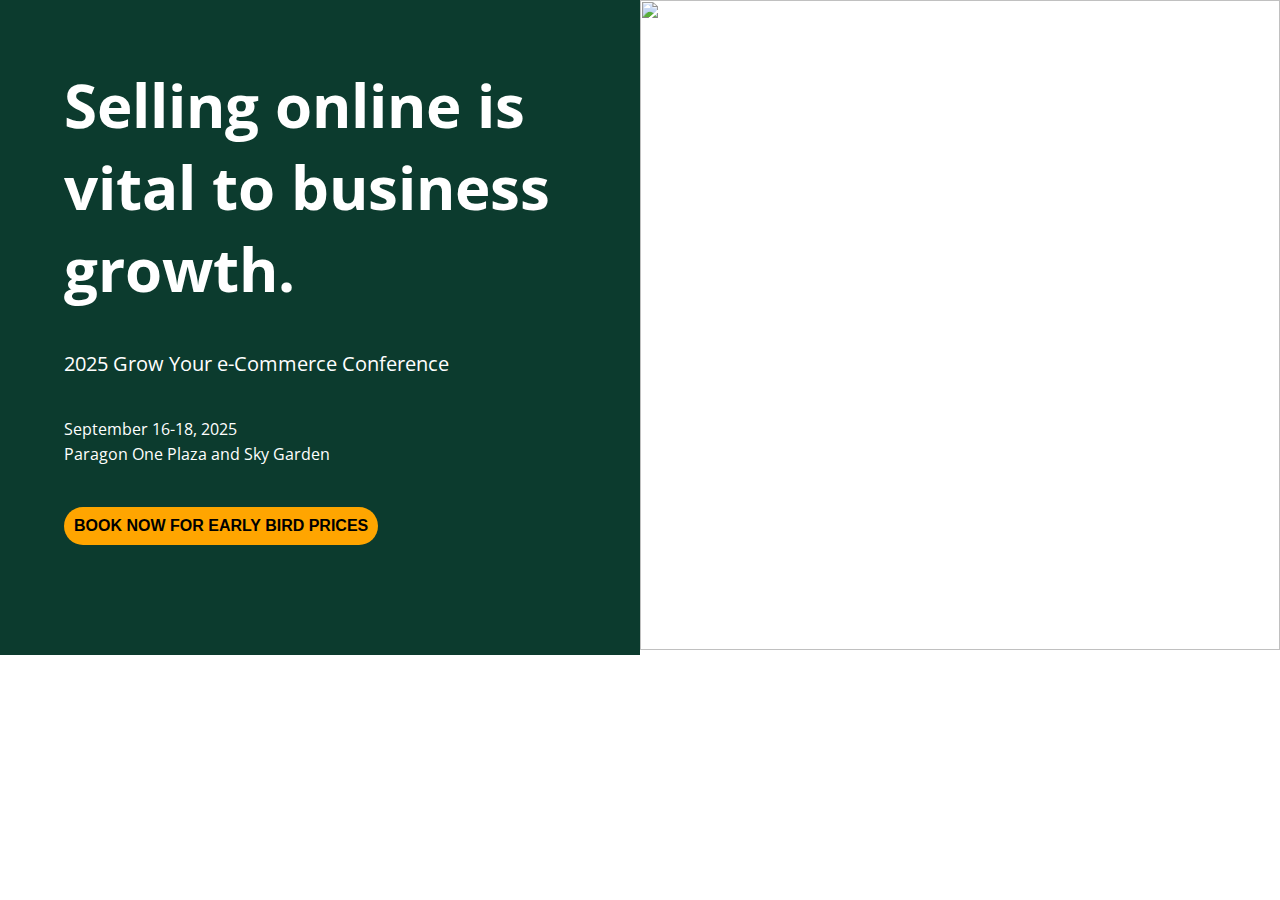
==== Week V/Workshop.html @ 713b13cc "Workshop Commit" ====
<!DOCTYPE html>
<html lang="en">
  <head>
    <meta charset="UTF-8" />
    <meta http-equiv="X-UA-Compatible" content="IE=edge" />
    <meta name="viewport" content="width=device-width, initial-scale=1.0" />
    <link rel="stylesheet" href="style.css" />
    <title>Workshop V</title>
  </head>
  <body>
    <div class="two-half">
      <div class="right-half">
        <div class="heading">
          <h1>Selling online is vital to business growth.</h1>
        </div>
        <!-- @end.heading -->
        <div class="content">
          <p>2025 Grow Your e-Commerce Conference</p>
        </div>
        <!-- @end.content -->
        <div class="date-venue">
          <p>
            September 16-18, 2025<br />
            Paragon One Plaza and Sky Garden
          </p>
        </div>
        <!-- @end.date-venue -->
        <button>
          <a href="workshop1.html">Book now for early bird prices</a>
        </button>
      </div>
      <!-- @end.right-half -->
      <div class="left-half">
        <figure>
          <img
            src="https://media-public.canva.com/pSptc/MAEcwupSptc/1/s3.jpg"
            alt=""
          />
        </figure>
      </div>
    </div>
  </body>
</html>
---- Week V/style.css ----
@import url("https://fonts.googleapis.com/css2?family=Open+Sans:wght@300;400;700;800&family=Unbounded:wght@200;400;700&display=swap");
* {
  margin: 0;
  padding: 0;
  box-sizing: border-box;
  flex-wrap: wrap;
}
body {
  font-family: "Open Sans", sans-serif;
}
.two-half{
  display: flex;
  flex-wrap: wrap;
  flex-direction: row;
  
}
.right-half{
  background-color: rgb(12, 59, 46);
  width: 50%;
  color: white;
  padding: 5%;
}
.left-half{
  width: 50%;
}
.left-half figure{
  overflow: hidden;

}
.left-half figure img{
  width: 100%;
  height: 650px;
}

.heading h1{
  padding-bottom: 40px;
  font-size: 60px;
}

.content p{
  padding-bottom: 40px;
  font-size: 20px;
}

.date-venue p{
  padding-bottom: 40px;
  line-height: 25px;
}

button{
  background-color: orange;
  padding: 10px;
  font-size: 16px;
  font-weight: bold;
  border: none;
  border-radius: 35px;
  text-transform: uppercase;
  cursor: pointer;
  
}

button a{
text-decoration: none;
color: black;
}

button:hover{
  background-color: black;
  
}

button a:hover{
  color: yellow;
}

@media (max-width:1024px){
  .two-half{
    flex-direction: column;
  }

  .left-half,.right-half{
    width: 100%;
  }
}
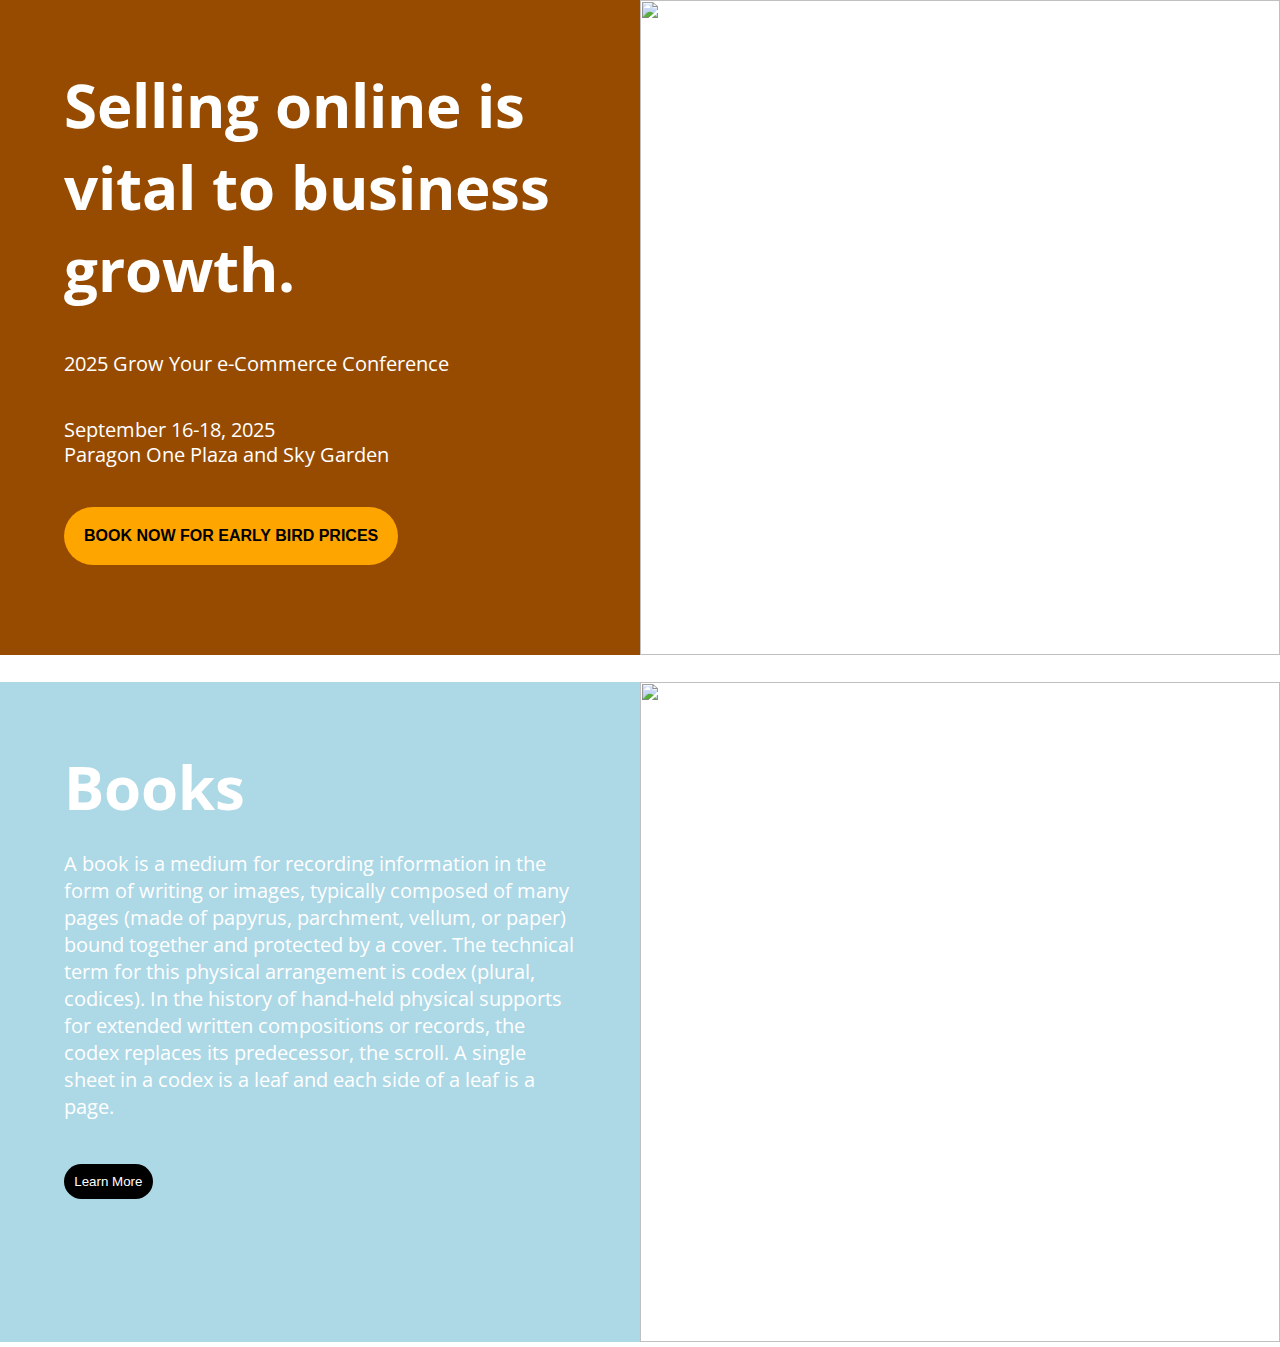
==== commit fa41dd83: "Final Workshop" ====
--- a/Week V/Workshop.html
+++ b/Week V/Workshop.html
@@ -25,19 +25,56 @@
           </p>
         </div>
         <!-- @end.date-venue -->
-        <button>
-          <a href="workshop1.html">Book now for early bird prices</a>
-        </button>
+        <button class="BI">Book now for early bird prices</button>
       </div>
       <!-- @end.right-half -->
       <div class="left-half">
         <figure>
           <img
-            src="https://media-public.canva.com/pSptc/MAEcwupSptc/1/s3.jpg"
+            src="https://images.unsplash.com/photo-1672262103314-7ac4db3563ef?ixlib=rb-4.0.3&ixid=MnwxMjA3fDB8MHxwaG90by1wYWdlfHx8fGVufDB8fHx8&auto=format&fit=crop&w=454&q=80"
             alt=""
           />
         </figure>
       </div>
+      <!-- @end.figure -->
     </div>
+    <!-- @end.two-half -->
+    <br />
+    <div class="Second-page">
+      <div class="right-side">
+        <div class="headingII">
+          <h1>Books</h1>
+        </div>
+        <!-- @end.headingII -->
+        <br />
+        <div class="contentII">
+          <p>
+            A book is a medium for recording information in the form of writing
+            or images, typically composed of many pages (made of papyrus,
+            parchment, vellum, or paper) bound together and protected by a
+            cover. The technical term for this physical arrangement is codex
+            (plural, codices). In the history of hand-held physical supports for
+            extended written compositions or records, the codex replaces its
+            predecessor, the scroll. A single sheet in a codex is a leaf and
+            each side of a leaf is a page.
+          </p>
+        </div>
+        <!-- @end.contentII -->
+        <br />
+        <br />
+        <button class="BII">Learn More</button>
+      </div>
+      <!-- @end.right-side -->
+      <div class="left-side">
+        <figure>
+          <img
+            src="https://images.unsplash.com/photo-1588580850646-ae8f1dbe99a1?ixlib=rb-4.0.3&ixid=MnwxMjA3fDB8MHxwaG90by1wYWdlfHx8fGVufDB8fHx8&auto=format&fit=crop&w=387&q=80"
+            alt=""
+          />
+        </figure>
+      </div>
+      <!-- @end.left-side -->
+    </div>
+    <!-- @end.Second-page -->
   </body>
 </html>
--- a/Week V/style.css
+++ b/Week V/style.css
@@ -15,10 +15,11 @@
   
 }
 .right-half{
-  background-color: rgb(12, 59, 46);
+  background-color: #964B00;
   width: 50%;
   color: white;
   padding: 5%;
+  height: 655px;
 }
 .left-half{
   width: 50%;
@@ -29,7 +30,7 @@
 }
 .left-half figure img{
   width: 100%;
-  height: 650px;
+  height: 655px;
 }
 
 .heading h1{
@@ -45,11 +46,12 @@
 .date-venue p{
   padding-bottom: 40px;
   line-height: 25px;
+  font-size: 20px;
 }
 
-button{
+.BI{
   background-color: orange;
-  padding: 10px;
+  padding: 20px;
   font-size: 16px;
   font-weight: bold;
   border: none;
@@ -59,21 +61,13 @@
   
 }
 
-button a{
-text-decoration: none;
-color: black;
+.BI:hover{
+  background-color: black;
+  transition: 0.5s;
+  color: orange;
 }
 
-button:hover{
-  background-color: black;
-  
-}
-
-button a:hover{
-  color: yellow;
-}
-
-@media (max-width:1024px){
+@media (max-width:640px){
   .two-half{
     flex-direction: column;
   }
@@ -81,4 +75,44 @@
   .left-half,.right-half{
     width: 100%;
   }
+}
+.Second-page{
+  display: flex;
+  flex-wrap: wrap;
+  flex-direction: row;
+}
+.right-side{
+  background-color: #ADD8E6;
+  width: 50%;
+  padding: 5%;
+  height: 660px;
+}
+.headingII h1{
+  font-size: 60px;
+  
+  color: white;
+}
+.contentII p{
+  color: white;
+  font-size: 20px;
+}
+.BII{
+  background-color: black;
+  color: white;
+  padding:2%;
+  border-radius: 50px;
+  cursor: pointer;
+  border: none;
+}
+.BII:hover{
+  background-color: white;
+  transition: 0.5s;
+  color: black;
+}
+.left-side{
+  width: 50%;
+}
+.left-side figure img{
+  width: 100%;
+  height: 660px;
 }